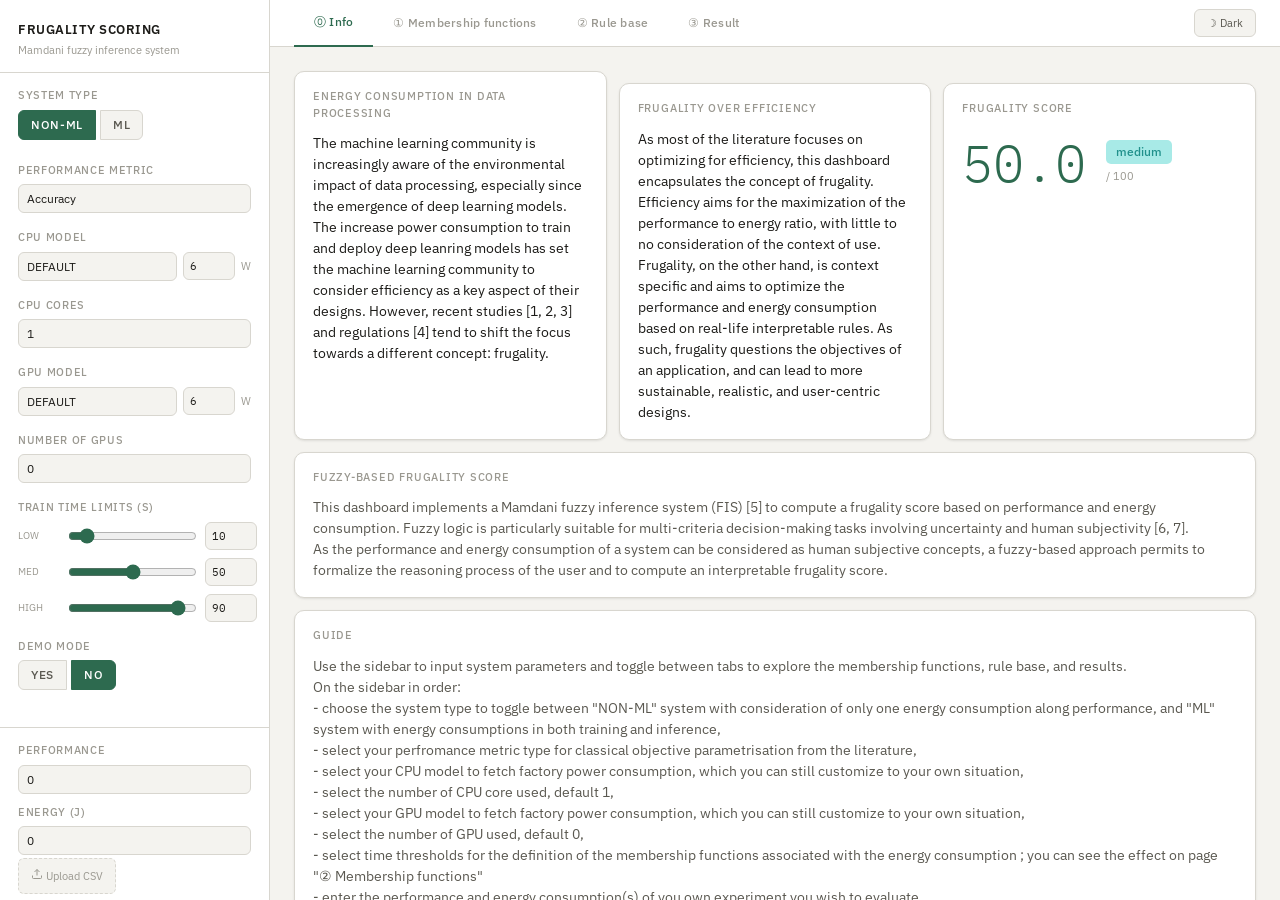
==== doc/frugalityscore-webapp/index.html @ b91b1873 "Add initial HTML and CSS for Frugality Scoring web application - Created index.html with layout for " ====
<!DOCTYPE html>
<html lang="en">
<head>
    <meta charset="UTF-8">
    <title>System Dashboard</title>
    <link rel="stylesheet" href="style.css">
    <script src="https://cdn.plot.ly/plotly-latest.min.js"></script>
</head>
<body>

<div class="app">

<!-- ══════════════════════ SIDEBAR ══════════════════════ -->
<aside class="sidebar">
  <div class="sidebar-header">
    <h1>Frugality Scoring</h1>
    <p>Mamdani fuzzy inference system</p>
  </div>
  <div class="sidebar-body">

    <div class="field">
      <label>System Type</label>
      <div class="radio-row">
        <label class="radio-pill"><input type="radio" name="systemType" value="Non ML" checked><span>Non-ML</span></label>
        <label class="radio-pill"><input type="radio" name="systemType" value="ML"><span>ML</span></label>
      </div>
    </div>

    <div class="field">
      <label>Performance metric</label>
      <select id="metric"></select>
    </div>

    <div class="field">
      <label>CPU Model</label>
      <div class="inline-row">
        <select id="cpu-select"></select>
        <input type="number" id="cpu-power" class="compact" min="0" value="6">
        <span class="unit">W</span>
      </div>
    </div>

    <div class="field">
      <label>CPU Cores</label>
      <input type="number" id="cores" min="1" value="1">
    </div>

    <div class="field">
      <label>GPU Model</label>
      <div class="inline-row">
        <select id="gpu-select"></select>
        <input type="number" id="gpu-power" class="compact" min="0" value="6">
        <span class="unit">W</span>
      </div>
    </div>

    <div class="field">
      <label>Number of GPUs</label>
      <input type="number" id="number-gpu" min="0" value="0">
    </div>

    <div class="field" id="energy_control">
      <label>Train time limits (s)</label>
      <div class="time-limits">
        <div class="time-row">
          <span class="time-badge">Low</span>
          <input type="range" id="energy_low" min="0" max="100" value="10">
          <input type="number" id="energyValueLow" class="compact" min="0" value="10">
        </div>
        <div class="time-row">
          <span class="time-badge">Med</span>
          <input type="range" id="energy_medium" min="0" max="100" value="50">
          <input type="number" id="energyValueMedium" class="compact" min="0" value="50">
        </div>
        <div class="time-row">
          <span class="time-badge">High</span>
          <input type="range" id="energy_high" min="0" max="100" value="90">
          <input type="number" id="energyValueHigh" class="compact" min="0" value="90">
        </div>
      </div>
    </div>

    <div class="field" id="energy_control_test" style="display:none;">
      <label>Test time limits (s)</label>
      <div class="time-limits">
        <div class="time-row">
          <span class="time-badge">Low</span>
          <input type="range" id="energy_low_test" min="0" max="100" value="10">
          <input type="number" id="energyValueLow_test" class="compact" min="0" value="10">
        </div>
        <div class="time-row">
          <span class="time-badge">Med</span>
          <input type="range" id="energy_medium_test" min="0" max="100" value="50">
          <input type="number" id="energyValueMedium_test" class="compact" min="0" value="50">
        </div>
        <div class="time-row">
          <span class="time-badge">High</span>
          <input type="range" id="energy_high_test" min="0" max="100" value="90">
          <input type="number" id="energyValueHigh_test" class="compact" min="0" value="90">
        </div>
      </div>
    </div>

    <div class="field">
      <label>Demo mode</label>
      <div class="radio-row">
        <label class="radio-pill"><input type="radio" name="demoMode" value="yes"><span>Yes</span></label>
        <label class="radio-pill"><input type="radio" name="demoMode" value="no" checked><span>No</span></label>
      </div>
    </div>

    <div class="field" id="demo_control_scenario" style="display:none;">
      <label>Scenario</label>
      <div class="radio-row">
        <label class="radio-pill"><input type="radio" name="demo_scenario" value="mnist"><span>1</span></label>
        <label class="radio-pill"><input type="radio" name="demo_scenario" value="imagenet"><span>2</span></label>
        <label class="radio-pill"><input type="radio" name="demo_scenario" value="cifar-scratch"><span>3</span></label>
        <label class="radio-pill"><input type="radio" name="demo_scenario" value="cifar-pretrained"><span>4</span></label>
        <label class="radio-pill"><input type="radio" name="demo_scenario" value="buttere"><span>5</span></label>
      </div>
    </div>

  </div><!-- /sidebar-body -->
  <div class="sidebar-footer">
    <div class="field" style="margin-bottom:10px;">
      <label>Performance</label>
      <input type="number" id="perf" value="0" step="0.01">
    </div>
    <div class="field" id="energy_input" style="margin-bottom:10px;">
      <label>Energy (J)</label>
      <input type="number" id="energy" min="0" value="0">
    </div>
    <div class="field" id="energy_input_test" style="display:none; margin-bottom:10px;">
      <label>Energy test (J)</label>
      <input type="number" id="energy_test" min="0" value="0">
    </div>
    <label class="upload-area">
      <input type="file" id="input-file" accept=".csv">
      <svg width="12" height="12" viewBox="0 0 24 24" fill="none" stroke="currentColor" stroke-width="2"><path d="M21 15v4a2 2 0 0 1-2 2H5a2 2 0 0 1-2-2v-4"/><polyline points="17 8 12 3 7 8"/><line x1="12" y1="3" x2="12" y2="15"/></svg>
      Upload CSV
    </label>
  </div>
</aside>

<!-- ══════════════════════ MAIN ══════════════════════ -->
<div class="main">
  <div class="topbar">
    <button class="tab-btn active" onclick="switchTab('info')"    id="tab-info">⓪ Info</button>
    <button class="tab-btn"        onclick="switchTab('mf')"      id="tab-mf">① Membership functions</button>
    <button class="tab-btn"        onclick="switchTab('rules')"   id="tab-rules">② Rule base</button>
    <button class="tab-btn"        onclick="switchTab('result')"  id="tab-result">③ Result</button>
    <!-- <button class="tab-btn"        onclick="switchTab('params')"  id="tab-params">④ Parameters</button> -->
    <div class="topbar-right">
      <button class="theme-toggle" onclick="toggleTheme()">☽ Dark</button>
    </div>
  </div>

  <div class="content">

    <!-- ── TAB 0: INFO ── -->
    <div class="panel active" id="panel-info">
      <!-- include doc.html -->
      <div class="grid-3">
          <div class="card">
              <div class="card-head"><span class="card-title">Energy consumption in data processing</span></div>
              <p style="font-size:14px;color:var(--text);font-style:bold;">
                  The machine learning community is increasingly aware of the environmental impact of data processing, especially since the emergence 
                  of deep learning models. The increase power consumption to train and deploy deep leanring models has set the machine learning community
                  to consider efficiency as a key aspect of their designs. However, recent studies [1, 2, 3] and regulations [4] tend to shift the focus 
                  towards a different concept: frugality.
              </p>
          </div>
          <div class="card">
              <div class="card-head"><span class="card-title">Frugality over efficiency</span></div>
              <p style="font-size:14px;color:var(--text);font-style:bold;">
                  As most of the literature focuses on optimizing for efficiency, this dashboard encapsulates the concept of frugality.
                  Efficiency aims for the maximization of the performance to energy ratio, with little to no consideration of the context of use. 
                  Frugality, on the other hand, is context specific and aims to optimize the performance and energy consumption based on real-life 
                  interpretable rules. As such, frugality questions the objectives of an application, and can lead to more sustainable, realistic, 
                  and user-centric designs.
              </p>
          </div>
          <div class="card">
            <div class="card-head"><span class="card-title">Frugality score</span></div>
            <div class="score-hero">
              <div class="score-number" id="score-val-front" style="color:var(--accent)">—</div>
              <div class="score-right">
                <span class="score-badge" id="score-badge-front">—</span>
                <span style="font-size:11px;color:var(--text3);">/ 100</span>
              </div>
            </div>
          </div>
      </div>
      <div class="card">
          <div class="card-head"><span class="card-title">Fuzzy-Based Frugality Score</span></div>
          <p style="font-size:14px;color:var(--text2);">
              This dashboard implements a Mamdani fuzzy inference system (FIS) [5] to compute a frugality score based on performance 
              and energy consumption. Fuzzy logic is particularly suitable for multi-criteria decision-making tasks involving uncertainty and 
              human subjectivity [6, 7]. <br>
              As the performance and energy consumption of a system can be considered as human subjective concepts, a fuzzy-based approach 
              permits to formalize the reasoning process of the user and to compute an interpretable frugality score.
          </p>
      </div>
      <div class="card">
          <div class="card-head"><span class="card-title">Guide</span></div>
          <p style="font-size:14px;color:var(--text2);">
              Use the sidebar to input system parameters and toggle between tabs to explore the membership functions, rule base, and results. <br>
              On the sidebar in order: <br>
              - choose the system type to toggle between "NON-ML" system with consideration of only one energy consumption along performance, and "ML" 
              system with energy consumptions in both training and inference,  <br>
              - select your perfromance metric type for classical objective parametrisation from the literature, <br>
              - select your CPU model to fetch factory power consumption, which you can still customize to your own situation, <br>
              - select the number of CPU core used, default 1, <br>
              - select your GPU model to fetch factory power consumption, which you can still customize to your own situation, <br>
              - select the number of GPU used, default 0, <br>
              - select time thresholds for the definition of the membership functions associated with the energy consumption ; you can see the effect on page "② Membership functions" <br>
              - enter the performance and energy consumption(s) of you own experiment you wish to evaluate. <br>
              <br>
              Output is visible on page "① Result" <br>
              Defuzzification mode can be selected on this page. <br>
              <br>
              Rule definition and customisation is availabel on page "③ Rule base"
          </p>
      </div>
      <div class="card">
          <div class="card-head"><span class="card-title">Demo mode</span></div>
          <p style="font-size:14px;color:var(--text2);">
              You can toggle DEMO MODE in the sidebar to choose an execution scenario applied on the data analysed within the linked paper.<br>
              These scenarii are: <br>
              1. Training of non-neural-network based classification methods on MNIST <br>
              2. Training of benchmark neural networks on ImageNet from scratch <br>
              3. Training of benchmark neural networks on CIFAR100 from scratch <br>
              4. Training of benchmark neural networks on CIFAR100 pretrained on ImageNet <br>
              5. Training of rectangular-shaped multi-layer perceptrons with different depths on MNIST (from BUTTER-E) <br>
          </p>
      </div>
      <div class="card" style="margin-top:12px;">
          <div class="card-head"><span class="card-title">References</span></div>
          <p style="font-size:14px;color:var(--text2);">
              [1] N. Girdhar, A. Raj, D. Sharma, V. Singh, A. Doucet, and M. Renz, “A comprehensive review of frugal artificial intelligence: challenges, 
              applications, and the road to sustainable AI,” Soft Computing, vol. 29, pp. 4823–4856, July 2025. <br>
              [2] R. Basu, P. Banerjee, and E. Sweeny, “Frugal Innovation: Core Competencies to Address Global Sustainability,” Journal of Management for 
              Global Sustainability, vol. 1, Dec. 2013. <br>
              [3] IPCC, “Summary for policymakers,” in Climate Change 2022: Mitigation of Climate Change. Contribution of Working Group III to the Sixth 
              Assessment Report of the Intergovernmental Panel on Climate Change (P. Shukla, J. Skea, R. Slade, A. A. Khourdajie, R. van Diemen, D. McCollum, 
              M. Pathak, S. Some, P. Vyas, R. Fradera, M. Belkacemi, A. Hasija, G. Lisboa, S. Luz, and J. Malley, eds.), Cambridge, UK and New York, NY, 
              USA: Cambridge University Press, 2022. <br>
              [4] AFNOR, “AFNOR SPEC 2314: Référentiel général pour l'IA frugale – Mesurer et réduire l'impact environnemental de l'IA,” AFNOR Éditions, 2024.
              [5] E. H. Mamdani and S. Assilian, “An experiment in linguistic synthesis with a fuzzy logic controller,” International Journal of Man-Machine 
              Studies, vol. 7, pp. 1–13, Jan. 1975. <br>
              [6] F. A. Lootsma, Fuzzy Logic for Planning and Decision Making. Springer Science & Business Media, Mar. 2013. Google-Books-ID: 7GXmB-wAAQBAJ. <br>
              [7] L. Chen, G. Duan, S. Wang, and J. Ma, “A Choquet integral based fuzzy logic approach to solve uncertain multi-criteria decision making 
              problem,” Expert Systems with Applications, vol. 149, p. 113303, July 2020.s
          </p>
      </div>
    </div> <!-- /panel-info --> 

    <!-- ── TAB 1: MF ── -->
    <div class="panel" id="panel-mf">
      <div class="grid-2">
        <div class="card">
          <div class="card-head"><span class="card-title">Performance membership functions</span><span class="chip" id="mf-metric-chip">—</span></div>
          <div class="plot-wrap" id="plot_membership_perf"></div>
        </div>
        <div class="card">
          <div class="card-head"><span class="card-title">Energy membership functions (train)</span></div>
          <div class="plot-wrap" id="plot_membership_energy"></div>
        </div>
      </div>
      <div class="card" id="mf-test-card" style="display:none;">
        <div class="card-head"><span class="card-title">Energy membership functions (test)</span></div>
        <div class="plot-wrap" id="plot_membership_energy_test"></div>
      </div>
      <div class="card" style="margin-top:12px;">
        <div class="card-head"><span class="card-title">Score output membership functions</span></div>
        <div class="plot-wrap" id="plot_membership_score"></div>
      </div>
    </div><!-- /panel-mf -->

    <!-- ── TAB 2: RULES ── -->
    <div class="panel" id="panel-rules">
      <div class="card">
        <div class="card-head">
          <span class="card-title">Rule base matrix</span>
          <span style="font-size:10px;color:var(--text3);">rows = energy · cols = performance · cells = score output</span>
        </div>
        <div class="preset-row" id="preset-row"></div>
        <div style="overflow-x:auto;">
          <table class="rule-matrix" id="rule-matrix-table">
            <thead>
              <tr>
                <th class="rm-corner">E ↓ &nbsp; P →</th>
                <th>P = low</th><th>P = medium</th><th>P = high</th>
              </tr>
            </thead>
            <tbody id="matrix-tbody"></tbody>
          </table>
        </div>
        <p class="matrix-note" id="matrix-note"></p>
      </div>
    </div><!-- /panel-rules -->

    <!-- ── TAB 3: RESULT ── -->
    <div class="panel" id="panel-result">

      <div class="defuzz-sel-wrap">
        <label>Defuzzification</label>
        <select id="defuzz-select">
          <option value="centroid">Centroid (center of gravity)</option>
          <option value="bisector">Bisector (area midpoint)</option>
          <option value="som">SOM (smallest of maximum)</option>
          <option value="mom">MOM (mean of maximum)</option>
          <option value="lom">LOM (largest of maximum)</option>
        </select>
      </div>

      <div class="grid-3">
        <div class="card">
          <div class="card-head"><span class="card-title">Frugality score</span></div>
          <div class="score-hero">
            <div class="score-number" id="score-val" style="color:var(--accent)">—</div>
            <div class="score-right">
              <span class="score-badge" id="score-badge">—</span>
              <span style="font-size:11px;color:var(--text3);">/ 100</span>
            </div>
          </div>
        </div>
        <div class="card">
          <div class="card-head"><span class="card-title">Energy membership</span></div>
          <div class="mf-trio">
            <div class="mf-mini"><div class="mf-mini-label">Low</div><div class="mf-mini-val" id="e-low">—</div></div>
            <div class="mf-mini"><div class="mf-mini-label">Med</div><div class="mf-mini-val" id="e-med">—</div></div>
            <div class="mf-mini"><div class="mf-mini-label">High</div><div class="mf-mini-val" id="e-high">—</div></div>
          </div>
        </div>
        <div class="card">
          <div class="card-head"><span class="card-title">Performance membership</span></div>
          <div class="mf-trio">
            <div class="mf-mini"><div class="mf-mini-label">Low</div><div class="mf-mini-val" id="p-low">—</div></div>
            <div class="mf-mini"><div class="mf-mini-label">Med</div><div class="mf-mini-val" id="p-med">—</div></div>
            <div class="mf-mini"><div class="mf-mini-label">High</div><div class="mf-mini-val" id="p-high">—</div></div>
          </div>
        </div>
      </div>

      <div class="card" style="margin-bottom:12px;">
        <div class="card-head"><span class="card-title">Output fuzzy set activations</span></div>
        <div class="gauge-5" id="output-gauges"></div>
      </div>

      <div class="grid-62">
        <div class="card">
          <div class="card-head"><span class="card-title">Aggregated output &amp; defuzzification</span></div>
          <div class="plot-wrap tall" id="plot_agg"></div>
        </div>
        <div class="card">
          <div class="card-head"><span class="card-title">Rule activations</span></div>
          <div class="rule-list" id="rule-act-list"></div>
        </div>
      </div>

      <!-- CSV bar chart (hidden until file loaded) -->
      <div class="card" id="bar-card" style="display:none; margin-top:12px;">
        <div class="card-head"><span class="card-title">Scores by group (CSV)</span></div>
        <div class="plot-wrap tall" id="bar_scores_display"></div>
      </div>

    </div><!-- /panel-result -->

    <!-- ── TAB 4: PARAMS ── -->
    <!-- <div class="panel" id="panel-params">
      <div class="grid-2">
        <div class="card">
          <div class="card-head"><span class="card-title">Energy consumption MFs</span><span class="chip">input</span></div>
          <table class="params-table">
            <thead><tr><th>Set</th><th>Type</th><th>Parameters</th></tr></thead>
            <tbody>
              <tr><td>low</td><td>Z-MF (zmf)</td><td>[ energy_low × power,  energy_medium × power ]</td></tr>
              <tr><td>medium</td><td>Triangular</td><td>[ energy_low, energy_medium, energy_high ] × power</td></tr>
              <tr><td>high</td><td>S-MF (smf)</td><td>[ energy_medium × power,  energy_high × power ]</td></tr>
            </tbody>
          </table>
        </div>
        <div class="card">
          <div class="card-head"><span class="card-title">Performance MFs</span><span class="chip">input · data-driven</span></div>
          <p style="font-size:12px;color:var(--text3);margin-bottom:8px;">Loaded from <code>referencePerformance.json</code>. Supports trimf &amp; trapmf per metric.</p>
          <p style="font-size:11px;color:var(--text3);" id="metric-info">Select a metric to inspect its parameters.</p>
        </div>
      </div>
      <div class="card">
        <div class="card-head"><span class="card-title">Score output MFs</span><span class="chip">output · [0, 100]</span></div>
        <table class="params-table">
          <thead><tr><th>Set</th><th>Type</th><th>Parameters</th><th>Level</th></tr></thead>
          <tbody>
            <tr><td>1 · very low</td><td>trimf</td><td>[0, 0, 25]</td><td><span class="score-badge lvl-vl" style="font-size:10px;">very low</span></td></tr>
            <tr><td>2 · low</td><td>trimf</td><td>[0, 25, 50]</td><td><span class="score-badge lvl-lo" style="font-size:10px;">low</span></td></tr>
            <tr><td>3 · medium</td><td>trimf</td><td>[25, 50, 75]</td><td><span class="score-badge lvl-me" style="font-size:10px;">medium</span></td></tr>
            <tr><td>4 · high</td><td>trimf</td><td>[50, 75, 100]</td><td><span class="score-badge lvl-hi" style="font-size:10px;">high</span></td></tr>
            <tr><td>5 · very high</td><td>trimf</td><td>[75, 100, 100]</td><td><span class="score-badge lvl-vh" style="font-size:10px;">very high</span></td></tr>
          </tbody>
        </table>
      </div>
    </div> --> <!-- /panel-params --> 

  </div><!-- /content -->
</div><!-- /main -->
</div><!-- /app -->

<script type="text/javascript" src="frugalityscore.js"></script>

</body>
</html>
---- doc/frugalityscore-webapp/style.css ----
@import url('https://fonts.googleapis.com/css2?family=IBM+Plex+Mono:wght@400;500&family=IBM+Plex+Sans:wght@300;400;500;600&display=swap');

*, *::before, *::after { box-sizing: border-box; margin: 0; padding: 0; }

:root {
  --bg:        #f4f3ef;
  --surface:   #ffffff;
  --surface2:  #eeede8;
  --border:    #d8d6cf;
  --border2:   #e8e7e2;
  --text:      #1c1b18;
  --text2:     #5a5850;
  --text3:     #9a9890;
  --accent:    #2d6a4f;
  --accent2:   #52b788;
  --danger:    #c44536;
  --input-bg:  #f4f3ef;
  --mono:      'IBM Plex Mono', monospace;
  --sans:      'IBM Plex Sans', sans-serif;
  --shadow:    0 1px 3px rgba(0,0,0,.06), 0 1px 2px rgba(0,0,0,.04);
}
[data-theme="dark"] {
  --bg:        #131311;
  --surface:   #1c1c19;
  --surface2:  #242420;
  --border:    #2e2e28;
  --border2:   #262622;
  --text:      #eeecea;
  --text2:     #9a9890;
  --text3:     #555450;
  --accent:    #52b788;
  --accent2:   #2d6a4f;
  --input-bg:  #242420;
  --shadow:    0 1px 3px rgba(0,0,0,.3);
}

body {
  font-family: var(--sans);
  background: var(--bg);
  color: var(--text);
  min-height: 100vh;
  font-size: 14px;
  line-height: 1.5;
}

/* ── LAYOUT ── */
.app { display: flex; height: 100vh; overflow: hidden; }

.sidebar {
  width: 270px;
  flex-shrink: 0;
  background: var(--surface);
  border-right: 1px solid var(--border);
  display: flex;
  flex-direction: column;
  overflow-y: auto;
  overflow-x: hidden;
}

.sidebar-header {
  padding: 20px 18px 14px;
  border-bottom: 1px solid var(--border);
}
.sidebar-header h1 {
  font-size: 13px;
  font-weight: 600;
  letter-spacing: .04em;
  text-transform: uppercase;
  color: var(--text);
  margin-bottom: 2px;
}
.sidebar-header p { font-size: 11px; color: var(--text3); }

.sidebar-body { padding: 14px 18px; flex: 1; }
.sidebar-footer { padding: 14px 18px; border-top: 1px solid var(--border); }

.field { margin-bottom: 16px; }
.field label { display: block; font-size: 11px; font-weight: 500; color: var(--text3); text-transform: uppercase; letter-spacing: .06em; margin-bottom: 6px; }

.radio-row { display: flex; gap: 4px; }
.radio-pill { display: flex; }
.radio-pill input { display: none; }
.radio-pill span {
  display: block; padding: 5px 12px; font-size: 12px; border: 1px solid var(--border);
  cursor: pointer; color: var(--text2); background: var(--input-bg);
  transition: all .12s;
}
.radio-pill:first-child span { border-radius: 6px 0 0 6px; }
.radio-pill:last-child span  { border-radius: 0 6px 6px 0; }
.radio-pill input:checked + span { background: var(--accent); color: #fff; border-color: var(--accent); }

.inline-row { display: flex; gap: 6px; align-items: center; }
.inline-row select { flex: 1; min-width: 0; }

select, input[type=number] {
  width: 100%;
  padding: 6px 8px;
  border: 1px solid var(--border);
  border-radius: 6px;
  background: var(--input-bg);
  color: var(--text);
  font-family: var(--sans);
  font-size: 12px;
  appearance: none;
}
select:focus, input[type=number]:focus { outline: none; border-color: var(--accent); }
input[type=number].compact { width: 52px; padding: 6px 6px; font-family: var(--mono); font-size: 11px; }
.unit { font-size: 11px; color: var(--text3); white-space: nowrap; }

.time-limits { }
.time-row { display: flex; align-items: center; gap: 8px; margin-bottom: 8px; }
.time-row input[type=range] { flex: 1; accent-color: var(--accent); }
.time-badge { font-size: 10px; color: var(--text3); text-transform: uppercase; width: 42px; flex-shrink: 0; }

/* ── MAIN ── */
.main { flex: 1; display: flex; flex-direction: column; min-width: 0; overflow: hidden; }

.topbar {
  display: flex; align-items: center; gap: 0;
  padding: 0 24px;
  border-bottom: 1px solid var(--border);
  background: var(--surface);
  flex-shrink: 0;
}

.tab-btn {
  padding: 14px 20px;
  font-size: 12px; font-weight: 500; font-family: var(--sans);
  border: none; background: none; cursor: pointer;
  color: var(--text3);
  border-bottom: 2px solid transparent;
  margin-bottom: -1px;
  letter-spacing: .02em;
  transition: color .12s;
}
.tab-btn:hover { color: var(--text); }
.tab-btn.active { color: var(--accent); border-bottom-color: var(--accent); }

.topbar-right { margin-left: auto; display: flex; align-items: center; gap: 10px; }
.theme-toggle {
  padding: 6px 12px; font-size: 11px; font-family: var(--sans);
  border: 1px solid var(--border); border-radius: 6px;
  background: var(--input-bg); color: var(--text2); cursor: pointer;
  transition: background .12s;
}
.theme-toggle:hover { background: var(--surface2); }

.content { flex: 1; overflow-y: auto; overflow-x: hidden; padding: 24px; }
.panel { display: none; }
.panel.active { display: block; }

/* ── CARDS ── */
.card {
  background: var(--surface);
  border: 1px solid var(--border);
  border-radius: 10px;
  padding: 16px 18px;
  box-shadow: var(--shadow);
}
.card + .card { margin-top: 12px; }
.card-head { display: flex; justify-content: space-between; align-items: center; margin-bottom: 12px; }
.card-title { font-size: 11px; font-weight: 500; text-transform: uppercase; letter-spacing: .07em; color: var(--text3); }
.chip { font-size: 10px; padding: 2px 8px; border-radius: 4px; background: var(--surface2); color: var(--text3); border: 1px solid var(--border); font-family: var(--mono); }

.grid-2 { display: grid; grid-template-columns: 1fr 1fr; gap: 12px; margin-bottom: 12px; }
.grid-3 { display: grid; grid-template-columns: 1fr 1fr 1fr; gap: 12px; margin-bottom: 12px; }
.grid-62 { display: grid; grid-template-columns: 3fr 2fr; gap: 12px; margin-bottom: 12px; }

/* ── SCORE CARD ── */
.score-hero { display: flex; align-items: center; gap: 20px; padding: 8px 0; }
.score-number { font-size: 52px; font-weight: 300; font-family: var(--mono); line-height: 1; }
.score-right { display: flex; flex-direction: column; gap: 4px; }
.score-badge { display: inline-block; font-size: 12px; font-weight: 500; padding: 3px 10px; border-radius: 5px; }

/* ── MF MINI CARDS ── */
.mf-trio { display: grid; grid-template-columns: 1fr 1fr 1fr; gap: 6px; margin-top: 10px; }
.mf-mini { background: var(--input-bg); border: 1px solid var(--border2); border-radius: 6px; padding: 7px 8px; text-align: center; }
.mf-mini-label { font-size: 9px; color: var(--text3); text-transform: uppercase; letter-spacing: .06em; margin-bottom: 2px; }
.mf-mini-val { font-size: 14px; font-weight: 500; font-family: var(--mono); color: var(--text); }

/* ── GAUGE ROW ── */
.gauge-5 { display: grid; grid-template-columns: repeat(5,1fr); gap: 8px; margin-top: 10px; }
.gauge-card { background: var(--input-bg); border: 1px solid var(--border2); border-radius: 6px; padding: 8px 10px; text-align: center; }
.gauge-label { font-size: 9px; text-transform: uppercase; letter-spacing: .05em; color: var(--text3); margin-bottom: 6px; }
.gauge-bar-wrap { height: 5px; background: var(--border); border-radius: 3px; overflow: hidden; }
.gauge-bar { height: 5px; border-radius: 3px; transition: width .3s ease; }
.gauge-pct { font-size: 12px; font-weight: 500; font-family: var(--mono); color: var(--text); margin-top: 5px; }

/* ── RULE MATRIX ── */
.preset-row { display: flex; gap: 5px; flex-wrap: wrap; margin-bottom: 12px; }
.preset-btn {
  font-size: 11px; padding: 4px 10px;
  border: 1px solid var(--border); border-radius: 5px;
  background: var(--input-bg); color: var(--text2); cursor: pointer;
  transition: all .12s; font-family: var(--sans);
}
.preset-btn:hover { background: var(--surface2); }
.preset-btn.active { border-color: var(--accent); color: var(--accent); font-weight: 500; }

.rule-matrix { border-collapse: collapse; font-size: 12px; width: 100%; }
.rule-matrix th { text-align: center; font-size: 11px; color: var(--text3); font-weight: 500; padding: 0 6px 10px; }
.rule-matrix th.row-head { text-align: right; padding-right: 12px; }
.rm-corner { text-align: left !important; font-size: 10px; color: var(--text3); }
.rule-matrix td { padding: 4px 6px; }
.row-label { font-size: 11px; color: var(--text2); font-weight: 500; padding-right: 12px; text-align: right; white-space: nowrap; }
.cell-select {
  width: 100%; padding: 5px 6px;
  border: 1px solid var(--border); border-radius: 6px;
  background: var(--input-bg); color: var(--text);
  font-size: 11px; cursor: pointer; font-family: var(--sans);
  appearance: none; text-align: center;
  transition: border-color .12s, background .12s;
}
.cell-select:hover  { border-color: var(--accent); }
.cell-select.firing { outline: 2px solid var(--accent); outline-offset: 1px; }

/* ── RULE ACTIVATIONS ── */
.rule-list { display: flex; flex-direction: column; gap: 5px; }
.rule-row { display: flex; align-items: center; gap: 8px; }
.rule-ant { font-size: 10px; color: var(--text3); flex: 1; font-family: var(--mono); white-space: nowrap; overflow: hidden; text-overflow: ellipsis; }
.rule-cons { font-size: 10px; font-weight: 500; width: 58px; text-align: right; }
.rule-bar-wrap { width: 50px; height: 4px; background: var(--border); border-radius: 2px; overflow: hidden; flex-shrink: 0; }
.rule-bar-fill { height: 4px; border-radius: 2px; background: var(--accent); transition: width .25s; }

/* ── PLOTS ── */
.plot-wrap { width: 100%; height: 220px; }
.plot-wrap.tall { height: 260px; }

/* ── INPUT SUMMARY ── */
.input-vals { display: flex; gap: 8px; margin-bottom: 14px; }
.input-val-card { flex: 1; background: var(--input-bg); border: 1px solid var(--border2); border-radius: 6px; padding: 8px 10px; }
.input-val-label { font-size: 9px; text-transform: uppercase; letter-spacing: .06em; color: var(--text3); }
.input-val-num { font-size: 18px; font-weight: 400; font-family: var(--mono); color: var(--text); }
.input-val-unit { font-size: 10px; color: var(--text3); }

.defuzz-sel-wrap { margin-bottom: 14px; display: flex; align-items: center; gap: 10px; }
.defuzz-sel-wrap label { font-size: 11px; font-weight: 500; text-transform: uppercase; letter-spacing: .06em; color: var(--text3); white-space: nowrap; }
.defuzz-sel-wrap select { max-width: 260px; }

/* ── UPLOAD AREA ── */
.upload-area {
  border: 1px dashed var(--border);
  border-radius: 6px;
  padding: 10px 12px;
  font-size: 11px; color: var(--text3);
  cursor: pointer;
  background: var(--input-bg);
}
.upload-area input { display: none; }
.upload-area:hover { border-color: var(--accent); }

.matrix-note { font-size: 11px; color: var(--text3); margin-top: 8px; font-style: italic; }

/* ── LEVEL COLORS ── */
.lvl-vl { background: #f2c2fe; color: #440154; }
.lvl-lo { background: #b8c4e0; color: #3b528b; }
.lvl-me { background: #a8eae7; color: #21918c; }
.lvl-hi { background: #bbe7bc; color: #4DC151; }
.lvl-vh { background: #fff7c1; color: #eeca00; }

.lvl-vl-text { color: #440154; }
.lvl-lo-text { color: #3b528b; }
.lvl-me-text { color: #21918c; }
.lvl-hi-text { color: #4DC151; }
.lvl-vh-text { color: #eeca00; }

/* ── PARAMS TABLE ── */
.params-table { width: 100%; border-collapse: collapse; font-size: 12px; margin-top: 8px; }
.params-table th { text-align: left; font-size: 10px; text-transform: uppercase; letter-spacing: .06em; color: var(--text3); font-weight: 400; padding: 0 10px 8px 0; }
.params-table td { padding: 5px 10px 5px 0; border-top: 1px solid var(--border2); color: var(--text2); }
.params-table td:first-child { font-weight: 500; color: var(--text); font-family: var(--mono); font-size: 11px; }

/* scrollbar */
::-webkit-scrollbar { width: 5px; }
::-webkit-scrollbar-track { background: transparent; }
::-webkit-scrollbar-thumb { background: var(--border); border-radius: 3px; }
::-webkit-scrollbar-thumb:hover { background: var(--accent); }
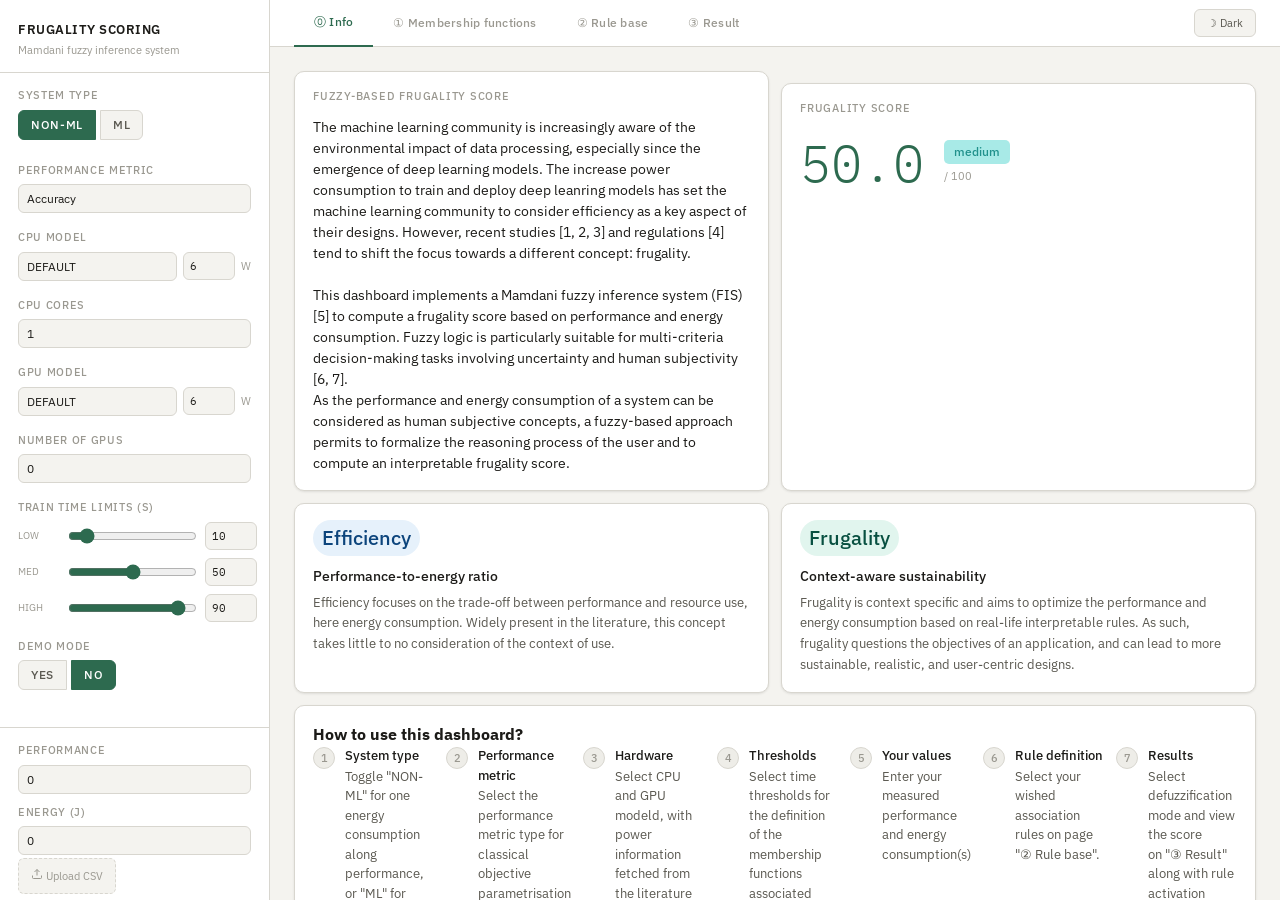
==== commit bb45f6fd: "Enhance info tab layout and content with new frugality concepts and usage instructions" ====
--- a/doc/frugalityscore-webapp/index.html
+++ b/doc/frugalityscore-webapp/index.html
@@ -160,24 +160,20 @@
     <!-- ── TAB 0: INFO ── -->
     <div class="panel active" id="panel-info">
       <!-- include doc.html -->
-      <div class="grid-3">
+      <div class="grid-2">
           <div class="card">
-              <div class="card-head"><span class="card-title">Energy consumption in data processing</span></div>
+              <div class="card-head"><span class="card-title">Fuzzy-Based Frugality Score</span></div>
               <p style="font-size:14px;color:var(--text);font-style:bold;">
                   The machine learning community is increasingly aware of the environmental impact of data processing, especially since the emergence 
                   of deep learning models. The increase power consumption to train and deploy deep leanring models has set the machine learning community
                   to consider efficiency as a key aspect of their designs. However, recent studies [1, 2, 3] and regulations [4] tend to shift the focus 
-                  towards a different concept: frugality.
-              </p>
-          </div>
-          <div class="card">
-              <div class="card-head"><span class="card-title">Frugality over efficiency</span></div>
-              <p style="font-size:14px;color:var(--text);font-style:bold;">
-                  As most of the literature focuses on optimizing for efficiency, this dashboard encapsulates the concept of frugality.
-                  Efficiency aims for the maximization of the performance to energy ratio, with little to no consideration of the context of use. 
-                  Frugality, on the other hand, is context specific and aims to optimize the performance and energy consumption based on real-life 
-                  interpretable rules. As such, frugality questions the objectives of an application, and can lead to more sustainable, realistic, 
-                  and user-centric designs.
+                  towards a different concept: frugality. <br>
+                  <br>
+                  This dashboard implements a Mamdani fuzzy inference system (FIS) [5] to compute a frugality score based on performance 
+                  and energy consumption. Fuzzy logic is particularly suitable for multi-criteria decision-making tasks involving uncertainty and 
+                  human subjectivity [6, 7]. <br>
+                  As the performance and energy consumption of a system can be considered as human subjective concepts, a fuzzy-based approach 
+                  permits to formalize the reasoning process of the user and to compute an interpretable frugality score.
               </p>
           </div>
           <div class="card">
@@ -191,36 +187,56 @@
             </div>
           </div>
       </div>
+      <div class="info-hero-strip">
+          <div class="info-concept-card">
+              <div class="info-icon-bg" aria-hidden="true"><i class="ti ti-bolt"></i></div>
+              <span class="info-tag info-tag-efficient">Efficiency</span>
+              <h3>Performance-to-energy ratio</h3>
+              <p>Efficiency focuses on the trade-off between performance and resource use, here energy consumption. Widely present in the literature, 
+                this concept takes little to no consideration of the context of use.</p>
+          </div>
+          <div class="info-concept-card">
+              <div class="info-icon-bg" aria-hidden="true"><i class="ti ti-leaf"></i></div>
+              <span class="info-tag info-tag-frugal">Frugality</span>
+              <h3>Context-aware sustainability</h3>
+              <p>Frugality is context specific and aims to optimize the performance and energy consumption based on real-life 
+                interpretable rules. As such, frugality questions the objectives of an application, and can lead to more sustainable, realistic, 
+                and user-centric designs.</p>
+          </div>
+      </div>
       <div class="card">
-          <div class="card-head"><span class="card-title">Fuzzy-Based Frugality Score</span></div>
-          <p style="font-size:14px;color:var(--text2);">
-              This dashboard implements a Mamdani fuzzy inference system (FIS) [5] to compute a frugality score based on performance 
-              and energy consumption. Fuzzy logic is particularly suitable for multi-criteria decision-making tasks involving uncertainty and 
-              human subjectivity [6, 7]. <br>
-              As the performance and energy consumption of a system can be considered as human subjective concepts, a fuzzy-based approach 
-              permits to formalize the reasoning process of the user and to compute an interpretable frugality score.
-          </p>
-      </div>
-      <div class="card">
-          <div class="card-head"><span class="card-title">Guide</span></div>
-          <p style="font-size:14px;color:var(--text2);">
-              Use the sidebar to input system parameters and toggle between tabs to explore the membership functions, rule base, and results. <br>
-              On the sidebar in order: <br>
-              - choose the system type to toggle between "NON-ML" system with consideration of only one energy consumption along performance, and "ML" 
-              system with energy consumptions in both training and inference,  <br>
-              - select your perfromance metric type for classical objective parametrisation from the literature, <br>
-              - select your CPU model to fetch factory power consumption, which you can still customize to your own situation, <br>
-              - select the number of CPU core used, default 1, <br>
-              - select your GPU model to fetch factory power consumption, which you can still customize to your own situation, <br>
-              - select the number of GPU used, default 0, <br>
-              - select time thresholds for the definition of the membership functions associated with the energy consumption ; you can see the effect on page "② Membership functions" <br>
-              - enter the performance and energy consumption(s) of you own experiment you wish to evaluate. <br>
-              <br>
-              Output is visible on page "① Result" <br>
-              Defuzzification mode can be selected on this page. <br>
-              <br>
-              Rule definition and customisation is availabel on page "③ Rule base"
-          </p>
+        <h3>How to use this dashboard?</h3>
+        <div class="info-steps-grid">
+          <div class="info-step-item">
+            <div class="info-step-num">1</div>
+            <div class="info-step-text"><strong>System type</strong>Toggle "NON-ML" for one energy consumption along performance, or "ML" 
+              for energy consumptions in both training and inference.</div>
+          </div>
+          <div class="info-step-item">
+            <div class="info-step-num">2</div>
+            <div class="info-step-text"><strong>Performance metric</strong>Select the performance metric type for classical objective parametrisation from the literature.</div>
+          </div>
+          <div class="info-step-item">
+            <div class="info-step-num">3</div>
+            <div class="info-step-text"><strong>Hardware</strong>Select CPU and GPU modeld, with power information fetched from the literature (customisable).</div>
+          </div>
+          <div class="info-step-item">
+            <div class="info-step-num">4</div>
+            <div class="info-step-text"><strong>Thresholds</strong>Select time thresholds for the definition of the membership functions associated with the energy consumption. (See page "① Membership functions")</div>
+          </div>
+          <div class="info-step-item">
+            <div class="info-step-num">5</div>
+            <div class="info-step-text"><strong>Your values</strong>Enter your measured performance and energy consumption(s)</div>
+          </div>
+          <div class="info-step-item">
+            <div class="info-step-num">6</div>
+            <div class="info-step-text"><strong>Rule definition</strong>Select your wished association rules on page "② Rule base".</div>
+          </div>
+          <div class="info-step-item">
+            <div class="info-step-num">7</div>
+            <div class="info-step-text"><strong>Results</strong>Select defuzzification mode and view the score <br>on "③ Result" along with rule activation outputs.</div>
+          </div>
+        </div>
       </div>
       <div class="card">
           <div class="card-head"><span class="card-title">Demo mode</span></div>
@@ -231,7 +247,7 @@
               2. Training of benchmark neural networks on ImageNet from scratch <br>
               3. Training of benchmark neural networks on CIFAR100 from scratch <br>
               4. Training of benchmark neural networks on CIFAR100 pretrained on ImageNet <br>
-              5. Training of rectangular-shaped multi-layer perceptrons with different depths on MNIST (from BUTTER-E) <br>
+              5. Training of rectangular-shaped multi-layer perceptrons with different depths on MNIST (from BUTTER-E [8]) <br>
           </p>
       </div>
       <div class="card" style="margin-top:12px;">
@@ -250,7 +266,10 @@
               Studies, vol. 7, pp. 1–13, Jan. 1975. <br>
               [6] F. A. Lootsma, Fuzzy Logic for Planning and Decision Making. Springer Science & Business Media, Mar. 2013. Google-Books-ID: 7GXmB-wAAQBAJ. <br>
               [7] L. Chen, G. Duan, S. Wang, and J. Ma, “A Choquet integral based fuzzy logic approach to solve uncertain multi-criteria decision making 
-              problem,” Expert Systems with Applications, vol. 149, p. 113303, July 2020.s
+              problem,” Expert Systems with Applications, vol. 149, p. 113303, July 2020.s <br>
+              [8] C. Tripp, J. Perr-Sauer, E. Bensen, J. Gafur, A. Nag, and A. Purkayastha, “Butter-e - energy consumption data for the butter empirical deep 
+              learning dataset.” Open Energy Data Initiative (OEDI), National RenewableEnergy Laboratory, https://doi.org/10.25984/2329316, 2022. Accessed: 
+              2026-01-13.
           </p>
       </div>
     </div> <!-- /panel-info --> 
@@ -367,41 +386,6 @@
 
     </div><!-- /panel-result -->
 
-    <!-- ── TAB 4: PARAMS ── -->
-    <!-- <div class="panel" id="panel-params">
-      <div class="grid-2">
-        <div class="card">
-          <div class="card-head"><span class="card-title">Energy consumption MFs</span><span class="chip">input</span></div>
-          <table class="params-table">
-            <thead><tr><th>Set</th><th>Type</th><th>Parameters</th></tr></thead>
-            <tbody>
-              <tr><td>low</td><td>Z-MF (zmf)</td><td>[ energy_low × power,  energy_medium × power ]</td></tr>
-              <tr><td>medium</td><td>Triangular</td><td>[ energy_low, energy_medium, energy_high ] × power</td></tr>
-              <tr><td>high</td><td>S-MF (smf)</td><td>[ energy_medium × power,  energy_high × power ]</td></tr>
-            </tbody>
-          </table>
-        </div>
-        <div class="card">
-          <div class="card-head"><span class="card-title">Performance MFs</span><span class="chip">input · data-driven</span></div>
-          <p style="font-size:12px;color:var(--text3);margin-bottom:8px;">Loaded from <code>referencePerformance.json</code>. Supports trimf &amp; trapmf per metric.</p>
-          <p style="font-size:11px;color:var(--text3);" id="metric-info">Select a metric to inspect its parameters.</p>
-        </div>
-      </div>
-      <div class="card">
-        <div class="card-head"><span class="card-title">Score output MFs</span><span class="chip">output · [0, 100]</span></div>
-        <table class="params-table">
-          <thead><tr><th>Set</th><th>Type</th><th>Parameters</th><th>Level</th></tr></thead>
-          <tbody>
-            <tr><td>1 · very low</td><td>trimf</td><td>[0, 0, 25]</td><td><span class="score-badge lvl-vl" style="font-size:10px;">very low</span></td></tr>
-            <tr><td>2 · low</td><td>trimf</td><td>[0, 25, 50]</td><td><span class="score-badge lvl-lo" style="font-size:10px;">low</span></td></tr>
-            <tr><td>3 · medium</td><td>trimf</td><td>[25, 50, 75]</td><td><span class="score-badge lvl-me" style="font-size:10px;">medium</span></td></tr>
-            <tr><td>4 · high</td><td>trimf</td><td>[50, 75, 100]</td><td><span class="score-badge lvl-hi" style="font-size:10px;">high</span></td></tr>
-            <tr><td>5 · very high</td><td>trimf</td><td>[75, 100, 100]</td><td><span class="score-badge lvl-vh" style="font-size:10px;">very high</span></td></tr>
-          </tbody>
-        </table>
-      </div>
-    </div> --> <!-- /panel-params --> 
-
   </div><!-- /content -->
 </div><!-- /main -->
 </div><!-- /app -->
--- a/doc/frugalityscore-webapp/style.css
+++ b/doc/frugalityscore-webapp/style.css
@@ -270,6 +270,25 @@
 .params-table td { padding: 5px 10px 5px 0; border-top: 1px solid var(--border2); color: var(--text2); }
 .params-table td:first-child { font-weight: 500; color: var(--text); font-family: var(--mono); font-size: 11px; }
 
+/* ── INFO TAB ── */
+.info-hero-strip { display: grid; grid-template-columns: 1fr 1fr; gap: 12px; margin-bottom: 12px; }
+.info-concept-card { background: var(--surface); border: 1px solid var(--border); border-radius: 10px; padding: 16px 18px; position: relative; overflow: hidden; box-shadow: var(--shadow);}
+.info-icon-bg { font-size: 48px; position: absolute; right: 12px; top: 10px; opacity: 0.07; pointer-events: none; }
+.info-tag { display: inline-block; font-size: 20px; font-weight: 500; padding: 3px 9px; border-radius: 20px; margin-bottom: 10px; }
+.info-tag-frugal { background: #E1F5EE; color: #085041; }
+.info-tag-efficient { background: #E6F1FB; color: #0C447C; }
+[data-theme="dark"] .info-tag-frugal { background: #064e3b; color: #6ee7b7; }
+[data-theme="dark"] .info-tag-efficient { background: #1e3a5f; color: #93c5fd; }
+.info-concept-card h3 {font-size: 14px; font-weight: 500; color: var(--text); margin-bottom: 6px;}
+.info-concept-card p {font-size: 13px; color: var(--text2); line-height: 1.6;}
+
+.info-steps-grid { display: grid; grid-template-columns: repeat(7, 1fr); gap: 12px;  margin-bottom: 12px; }
+.info-step-item { display: flex; gap: 10px; align-items: flex-start; }
+.info-step-num { width: 22px; height: 22px; border-radius: 50%; background: var(--surface2); border: 0.5px solid var(--border); display: flex; align-items: center; justify-content: center; font-size: 11px; font-weight: 500; color: var(--text3); flex-shrink: 0; margin-top: 1px; }
+.info-step-text { font-size: 13px; color: var(--text2); line-height: 1.5; }
+.info-step-text strong { display: block; font-weight: 500; color: var(--text); font-size: 13px; margin-bottom: 1px; }
+
+
 /* scrollbar */
 ::-webkit-scrollbar { width: 5px; }
 ::-webkit-scrollbar-track { background: transparent; }
